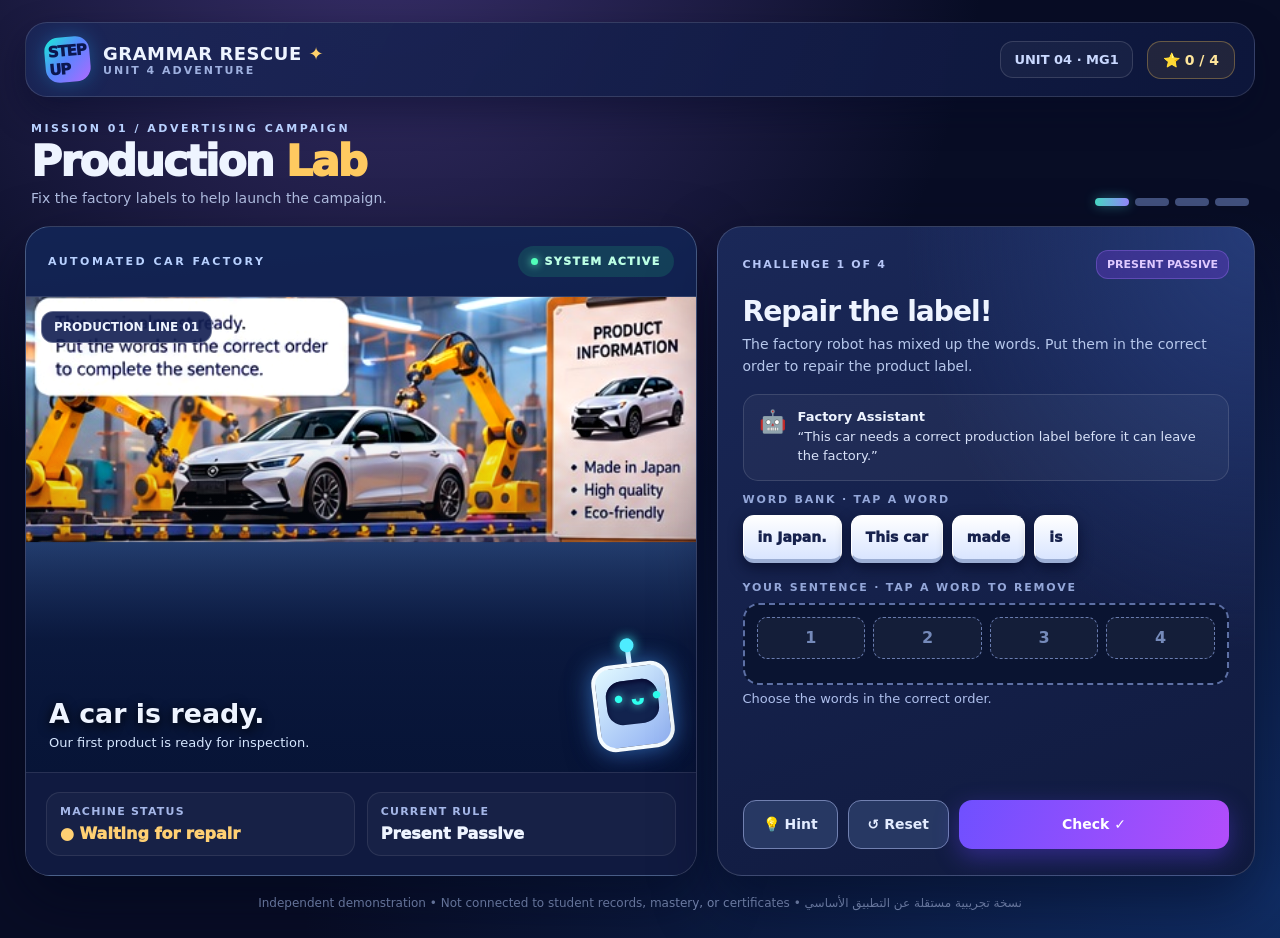
==== games/grammar-rescue/index.html @ 45d7be1b "Fix standalone game script reference" ====
<!doctype html>
<html lang="en">
<head>
<meta charset="UTF-8"><meta name="viewport" content="width=device-width,initial-scale=1,viewport-fit=cover">
<title>STEP UP • Grammar Rescue — Unit 4 Adventure</title>
<link rel="stylesheet" href="style.css?v=1">
</head>
<body>
<div class="app">
  <header class="topbar">
    <div class="brand"><div class="emblem">STEP<br>UP</div><div><div class="brand-title">GRAMMAR RESCUE <span style="color:#ffd16b">✦</span></div><div class="brand-small">UNIT 4 ADVENTURE</div></div></div>
    <div class="top-right"><span class="unit-chip">UNIT 04 · MG1</span><span class="score-chip" id="starCounter">⭐ 0 / 4</span></div>
  </header>
  <div class="page-head"><div><div class="eyebrow">MISSION 01 / ADVERTISING CAMPAIGN</div><h1>Production <span>Lab</span></h1><p>Fix the factory labels to help launch the campaign.</p></div><div class="level-numbers" id="steps" aria-label="Progress"></div></div>
  <main class="mission-layout">
    <section class="factory card" aria-label="Animated factory environment">
      <header class="factory-header"><span class="eyebrow" id="plantStatus">AUTOMATED CAR FACTORY</span><span class="live-chip">SYSTEM ACTIVE</span></header>
      <div class="factory-art" id="factoryArt"><div class="machine-number" id="factoryMarker">PRODUCTION LINE 01</div><div class="particle-glow"></div><div class="scene-caption"><h2 id="sceneTitle">A car is ready.</h2><p id="sceneDesc">But its production label needs a grammar check.</p></div><div class="robot" aria-hidden="true"><span class="robot-antenna"></span></div><div class="confetti" id="confetti"></div></div>
      <div class="factory-foot"><div class="statusbox"><div class="lab">MACHINE STATUS</div><div class="value orange" id="machineStatus">● Waiting for repair</div></div><div class="statusbox"><div class="lab">CURRENT RULE</div><div class="value" id="tenseName">Present Passive</div></div></div>
    </section>
    <section class="challenge card" aria-label="Interactive grammar challenge">
      <div class="challenge-top"><span class="round-label" id="roundLabel">CHALLENGE 1 OF 4</span><span class="round-status" id="difficulty">PRESENT PASSIVE</span></div>
      <h2 id="questTitle">Repair the label!</h2><p class="intro" id="questIntro">The factory robot has mixed up the words. Put them in the correct order to repair the product label.</p>
      <div class="brief"><span class="speaker">🤖</span><div><strong>Factory Assistant</strong><p id="robotMessage">“Please help me! This car needs a correct production label before it can leave the factory.”</p></div></div>
      <div class="micro wordbank-label">WORD BANK · TAP A WORD</div>
      <div class="word-bank" id="wordBank" aria-label="Available words"><button type="button" class="word" data-pick="0">in Japan.</button><button type="button" class="word" data-pick="1">This car</button><button type="button" class="word" data-pick="2">made</button><button type="button" class="word" data-pick="3">is</button></div>
      <div class="micro builder-label">YOUR SENTENCE · TAP A WORD TO REMOVE</div>
      <div id="answerRow" class="answer-row" aria-label="Sentence builder"><span class="slot">1</span><span class="slot">2</span><span class="slot">3</span><span class="slot">4</span></div>
      <p class="hintnote" id="hintNote" hidden></p><div class="status" id="feedback" role="status" aria-live="polite">Choose the words in the correct order.</div>
      <div class="result-box" id="resultBox"><strong>✓ Grammar approved — product released!</strong><span id="explanation"></span></div>
      <div class="actions"><button class="btn secondary" id="hintBtn">💡 Hint</button><button class="btn secondary" id="resetBtn">↺ Reset</button><button class="btn primary" id="checkBtn">Check ✓</button><button class="btn next" id="nextBtn" hidden>Next mission →</button></div>
    </section>
  </main>
  <p class="footnote">Independent demonstration • Not connected to student records, mastery, or certificates • <span dir="rtl">نسخة تجريبية مستقلة عن التطبيق الأساسي</span></p>


<section id="gr-stage" aria-label="Grammar Rescue interactive mission">
<div class="page-head"><div><div class="eyebrow" id="gr-chapter-label">MISSION 02 / ADVERTISING CAMPAIGN</div><h1 id="gr-heading">Product <span>Showroom</span></h1><p id="gr-subhead">Choose the right products and rescue the campaign.</p></div><button type="button" class="btn secondary" id="gr-map-button">🗺️ Mission Map</button></div>
<div class="gr-layout">
 <section class="gr-scene" id="gr-scene" style="--gr-art:var(--showroom-art)" aria-label="Game scene">
   <div class="gr-scene-top"><span id="gr-scene-label">PRODUCT SHOWROOM</span><span class="gr-onair" id="gr-onair">SHOP OPEN</span></div>
   <div class="gr-scene-center"><div class="gr-icon" id="gr-scene-emoji">📱</div><h3 id="gr-scene-title">Welcome to the showroom!</h3><p id="gr-scene-desc">Help customers choose the best products.</p></div>
   <div class="gr-scene-foot"><span class="gr-score" id="gr-progress-count">0 / 4 completed</span><div class="gr-progress-track"><div class="gr-progress-fill" id="gr-progress-fill"></div></div></div>
 </section>
 <section class="gr-panel" id="gr-panel" aria-label="Interactive game challenge">
 <div class="gr-chipline"><span class="gr-questnum" id="gr-question-count">CHALLENGE 1 OF 4</span><span class="gr-chip" id="gr-topic">COMPARATIVE</span></div>
 <h2 id="gr-quest-title">Choose the product</h2><p class="gr-instruction" id="gr-quest-instruction">Select the correct item in the scene.</p>
 <div class="gr-dialog"><div class="gr-avatar" id="gr-avatar">👩🏻‍💼</div><div id="gr-customer-message">Welcome! Can you help me?</div></div>
 <div id="gr-choices" class="gr-pick-grid" aria-label="Choices"></div>
 <div id="gr-builder" hidden><p class="micro">WORD BANK · TAP THE WORDS IN ORDER</p><div class="gr-bank" id="gr-bank"></div><p class="micro">YOUR SENTENCE · TAP TO REMOVE</p><div class="gr-answer-row" id="gr-answer"></div></div>
 <div id="gr-feedback" class="gr-note" role="status" aria-live="polite">Select your answer to continue.</div>
 <div id="gr-reward" class="gr-reward" role="status"></div>
 <div class="gr-controls"><button type="button" class="gr-btn gray" id="gr-hint">💡 Hint</button><button type="button" class="gr-btn gray" id="gr-reset" hidden>↻ Reset</button><button type="button" class="gr-btn" id="gr-check" hidden>Check ✓</button><button type="button" class="gr-btn green" id="gr-next" hidden>Next →</button></div>
 </section>
</div>
<p class="footnote">Independent playable prototype · Not connected to student accounts, scores, mastery or certificates <span dir="rtl">· نسخة تجريبية مستقلة</span></p>
</section>
</div>
<div id="gr-map" class="gr-map-overlay" role="dialog" aria-modal="true" aria-label="Grammar Rescue Mission Map">
 <div class="gr-map-card"><button type="button" class="gr-map-close" id="gr-map-close" aria-label="Close map">×</button>
  <div class="gr-map-hero"><div class="gr-map-heading"><div class="tiny">STEP UP · UNIT 4</div><h2>GRAMMAR RESCUE 🗺️</h2><p>Save the advertising campaign. One mission at a time.</p></div></div>
  <div class="gr-map-missions" id="gr-map-missions"></div>
 </div>
</div>
<div id="gr-win" class="gr-win-overlay" role="dialog" aria-modal="true" aria-label="Campaign completed">
 <div class="gr-win-card"><div class="gr-win-illustration"></div><div class="eyebrow">MISSION ACCOMPLISHED</div><h2>🚀 Campaign Launched!</h2><p>You rescued the advertising campaign by applying grammar in real situations.</p><div class="gr-win-stats"><div class="gr-win-stat"><b>4</b>Mission Areas</div><div class="gr-win-stat"><b>18</b>Challenges</div><div class="gr-win-stat"><b>★</b>Grammar Hero</div></div><button class="gr-btn" id="gr-replay">↺ Play Again</button><button class="gr-btn gray" id="gr-win-map" style="margin-left:8px">Mission Map</button><p style="font-size:11px">Game rewards only · No change to STEP UP certificates</p></div>
</div>
<div class="completed" id="completed"><div class="finish-card"><div class="trophy">🏆</div><div class="eyebrow">FACTORY REPAIRED</div><h2>Mission Complete!</h2><p>You fixed all four passive voice production labels. The campaign is one step closer to launch!</p><p style="font-weight:900;color:#ffe58c;font-size:23px">⭐⭐⭐⭐</p><button class="btn primary" id="restartBtn">↺ Play Again</button></div></div>
<script src="game.js?v=1"></script>

</body></html>
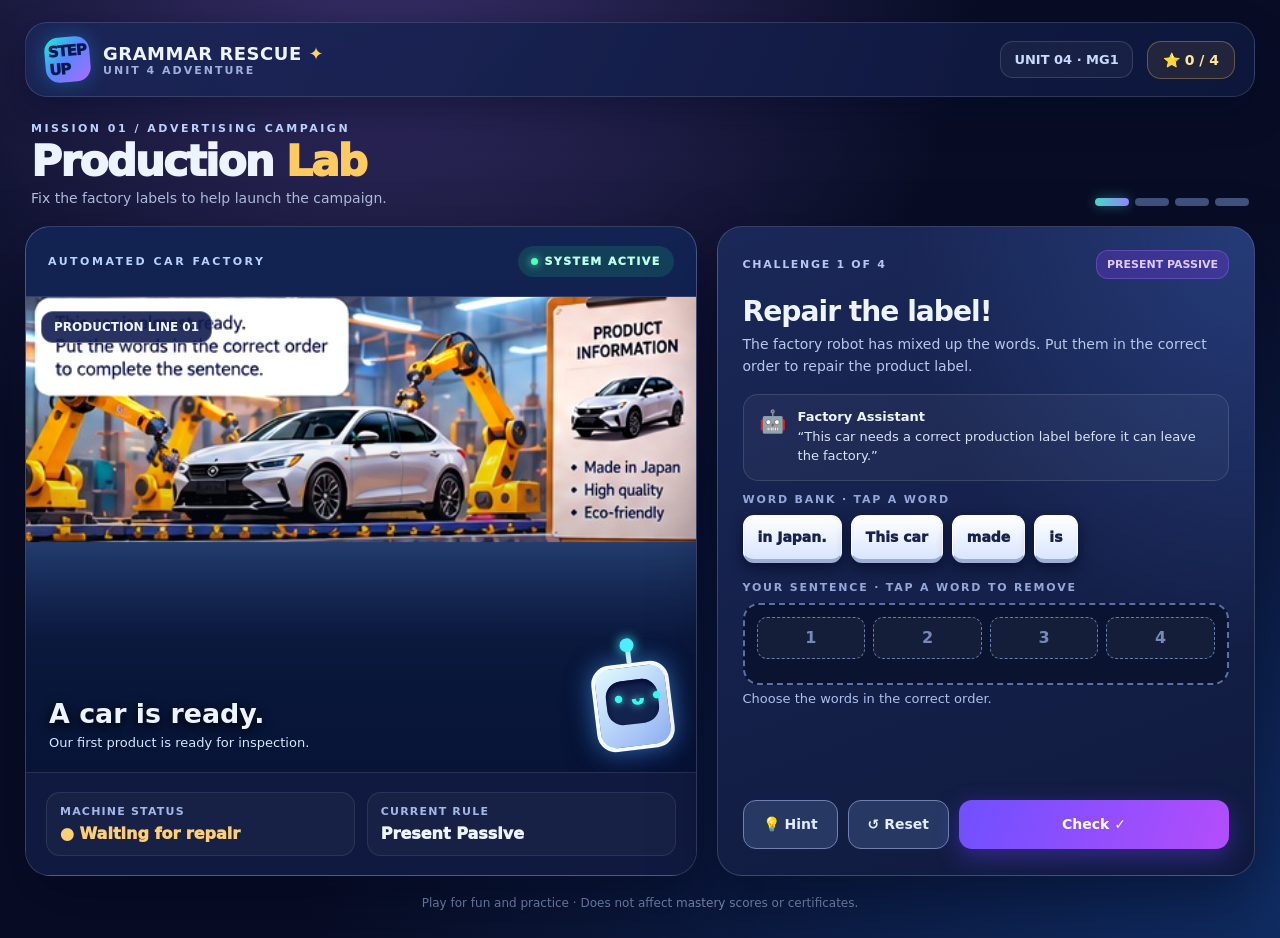
==== commit 2d2ad4ee: "Remove prototype labels from the published Grammar Rescue student game" ====
--- a/games/grammar-rescue/index.html
+++ b/games/grammar-rescue/index.html
@@ -31,7 +31,7 @@
       <div class="actions"><button class="btn secondary" id="hintBtn">💡 Hint</button><button class="btn secondary" id="resetBtn">↺ Reset</button><button class="btn primary" id="checkBtn">Check ✓</button><button class="btn next" id="nextBtn" hidden>Next mission →</button></div>
     </section>
   </main>
-  <p class="footnote">Independent demonstration • Not connected to student records, mastery, or certificates • <span dir="rtl">نسخة تجريبية مستقلة عن التطبيق الأساسي</span></p>
+  <p class="footnote">Play for fun and practice · Does not affect mastery scores or certificates.</p>
 
 
 <section id="gr-stage" aria-label="Grammar Rescue interactive mission">
@@ -53,7 +53,7 @@
  <div class="gr-controls"><button type="button" class="gr-btn gray" id="gr-hint">💡 Hint</button><button type="button" class="gr-btn gray" id="gr-reset" hidden>↻ Reset</button><button type="button" class="gr-btn" id="gr-check" hidden>Check ✓</button><button type="button" class="gr-btn green" id="gr-next" hidden>Next →</button></div>
  </section>
 </div>
-<p class="footnote">Independent playable prototype · Not connected to student accounts, scores, mastery or certificates <span dir="rtl">· نسخة تجريبية مستقلة</span></p>
+<p class="footnote">Game results are separate from STEP UP mastery and certificates.</p>
 </section>
 </div>
 <div id="gr-map" class="gr-map-overlay" role="dialog" aria-modal="true" aria-label="Grammar Rescue Mission Map">
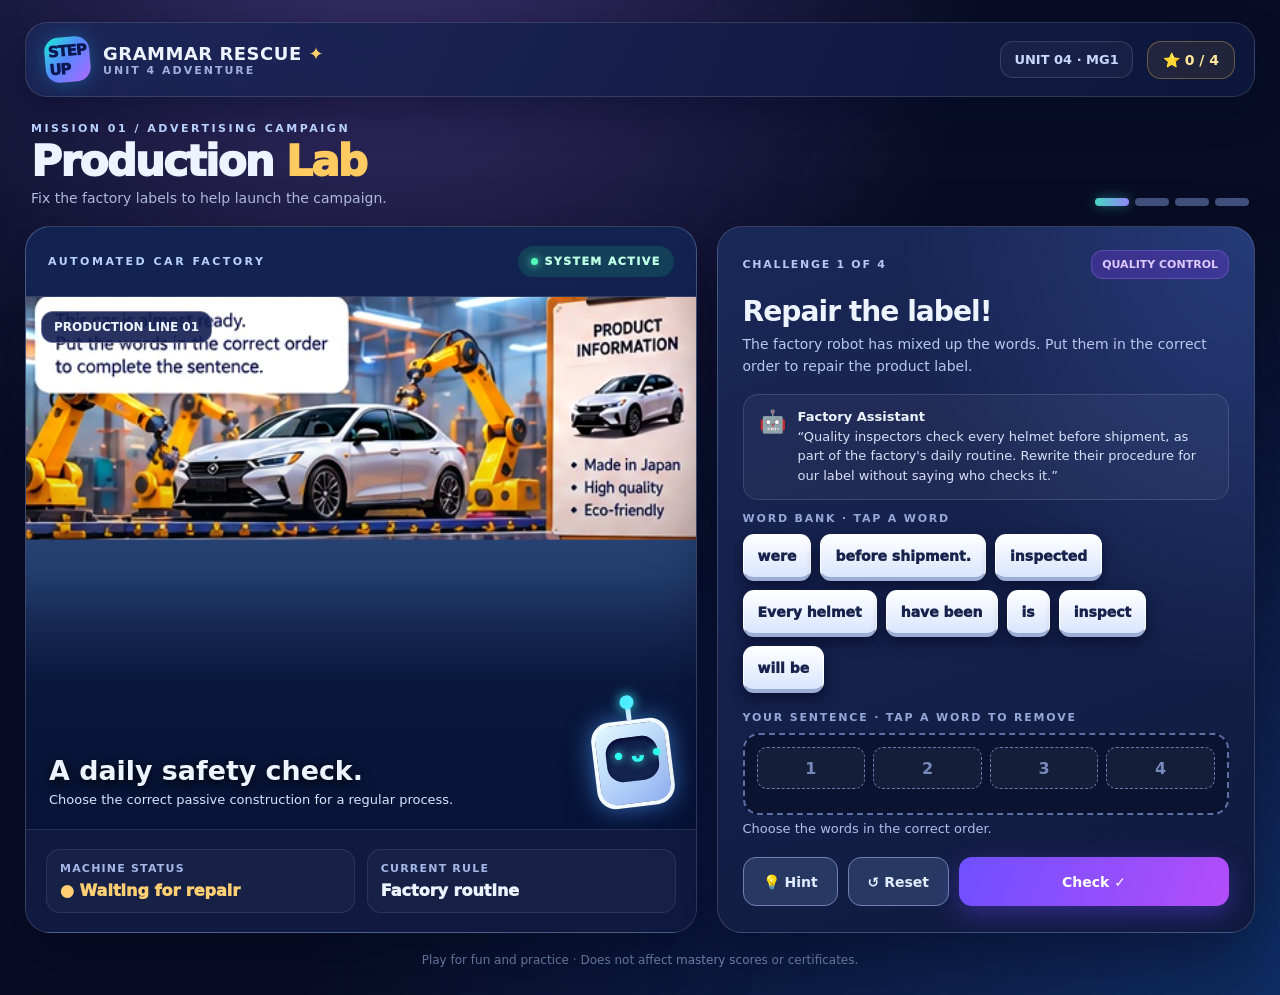
==== commit 9b478c68: "Load updated challenge-mode Grammar Rescue JS and responsive options without stale cache" ====
--- a/games/grammar-rescue/index.html
+++ b/games/grammar-rescue/index.html
@@ -3,7 +3,7 @@
 <head>
 <meta charset="UTF-8"><meta name="viewport" content="width=device-width,initial-scale=1,viewport-fit=cover">
 <title>STEP UP • Grammar Rescue — Unit 4 Adventure</title>
-<link rel="stylesheet" href="style.css?v=1">
+<link rel="stylesheet" href="style.css?v=20261022-challenge-2">
 </head>
 <body>
 <div class="app">
@@ -66,6 +66,6 @@
  <div class="gr-win-card"><div class="gr-win-illustration"></div><div class="eyebrow">MISSION ACCOMPLISHED</div><h2>🚀 Campaign Launched!</h2><p>You rescued the advertising campaign by applying grammar in real situations.</p><div class="gr-win-stats"><div class="gr-win-stat"><b>4</b>Mission Areas</div><div class="gr-win-stat"><b>18</b>Challenges</div><div class="gr-win-stat"><b>★</b>Grammar Hero</div></div><button class="gr-btn" id="gr-replay">↺ Play Again</button><button class="gr-btn gray" id="gr-win-map" style="margin-left:8px">Mission Map</button><p style="font-size:11px">Game rewards only · No change to STEP UP certificates</p></div>
 </div>
 <div class="completed" id="completed"><div class="finish-card"><div class="trophy">🏆</div><div class="eyebrow">FACTORY REPAIRED</div><h2>Mission Complete!</h2><p>You fixed all four passive voice production labels. The campaign is one step closer to launch!</p><p style="font-weight:900;color:#ffe58c;font-size:23px">⭐⭐⭐⭐</p><button class="btn primary" id="restartBtn">↺ Play Again</button></div></div>
-<script src="game.js?v=1"></script>
+<script src="game.js?v=20261022-challenge-2"></script>
 
 </body></html>
--- a/games/grammar-rescue/style.css
+++ b/games/grammar-rescue/style.css
@@ -147,3 +147,11 @@
 .gr-scene-center .gr-icon{font-size:36px}.gr-scene-center h3{font-size:26px}.gr-scene-center p{font-size:13px}
 @media(max-width:950px){.gr-layout{grid-template-columns:1fr}.gr-scene{min-height:300px}.gr-scene-center{bottom:63px}.gr-scene-foot{padding:11px}.gr-map-hero{height:220px}}
 @media(max-width:580px){.gr-layout{gap:9px}.gr-scene{min-height:158px;border-radius:15px}.gr-scene-top{padding:7px 11px;font-size:9px}.gr-scene-top .gr-onair{font-size:8px;padding:5px 6px}.gr-scene-center{left:12px;right:12px;top:44px;bottom:auto;min-height:0;padding:7px 10px;border-radius:9px;max-height:82px;overflow:hidden;background:#081a48dc}.gr-scene-center .gr-icon{font-size:24px}.gr-scene-center h3{font-size:17px;margin:2px 0}.gr-scene-center p{font-size:10px;line-height:1.2}.gr-scene-foot{padding:8px}.gr-score{font-size:9px}.gr-panel{padding:14px 12px;border-radius:16px}.gr-chipline{margin-bottom:8px}.gr-chip{padding:4px 8px;font-size:9px}.gr-questnum{font-size:9px}.gr-panel h2{font-size:22px;margin:3px 0 5px}.gr-instruction{font-size:12px;margin:0 0 8px}.gr-dialog{padding:9px 10px;font-size:12px;margin:8px 0 12px;border-radius:11px}.gr-avatar{font-size:15px;padding:5px}.gr-pick-grid{gap:6px}.gr-pick{min-height:105px;border-radius:11px;padding:7px 3px;gap:5px}.gr-emoji{font-size:31px}.gr-product-name{font-size:11px}.gr-product-note{font-size:10px}.gr-infotag{font-size:10px;padding:4px}.gr-controls{gap:6px;margin-top:10px}.gr-btn{font-size:12px;padding:10px;min-height:43px}.gr-note{font-size:11px;padding:9px;margin:8px 0}.gr-word{padding:9px 10px;font-size:12px;min-height:37px}.gr-map-overlay{padding:8px}.gr-map-hero{height:170px}.gr-map-heading{top:15px;left:13px}.gr-map-heading h2{font-size:23px}.gr-map-heading p{font-size:11px;max-width:280px}.gr-map-missions{grid-template-columns:repeat(2,1fr);padding:10px;gap:8px}.gr-map-item{min-height:117px;padding:9px}.gr-map-item .number{font-size:19px}.gr-map-item b{font-size:12px}.gr-win-card h2{font-size:27px}.gr-win-illustration{height:140px}}
+
+/* Evidence-based long answers must remain readable on phone and projector. */
+.gr-pick-grid.reading-choices{grid-template-columns:minmax(0,1fr);gap:12px}
+.gr-pick-grid.reading-choices .gr-pick{display:flex;flex-direction:row;flex-wrap:wrap;align-items:center;justify-content:flex-start;gap:9px 12px;min-height:70px;padding:12px 15px;text-align:left;box-shadow:0 4px 0 #131d43}
+.gr-pick-grid.reading-choices .gr-emoji{font-size:27px;flex:0 0 31px}
+.gr-pick-grid.reading-choices .gr-product-name{flex:1 1 220px;min-width:0;text-align:left;font-size:15px;font-weight:900;line-height:1.5}
+.gr-pick-grid.reading-choices .gr-product-note{flex:0 0 auto;max-width:130px;text-align:left}
+@media(max-width:580px){.gr-pick-grid.reading-choices .gr-pick{padding:13px;gap:7px 10px;min-height:66px}.gr-pick-grid.reading-choices .gr-product-name{flex-basis:200px;font-size:14px}.gr-pick-grid.reading-choices .gr-product-note{margin-left:40px}}
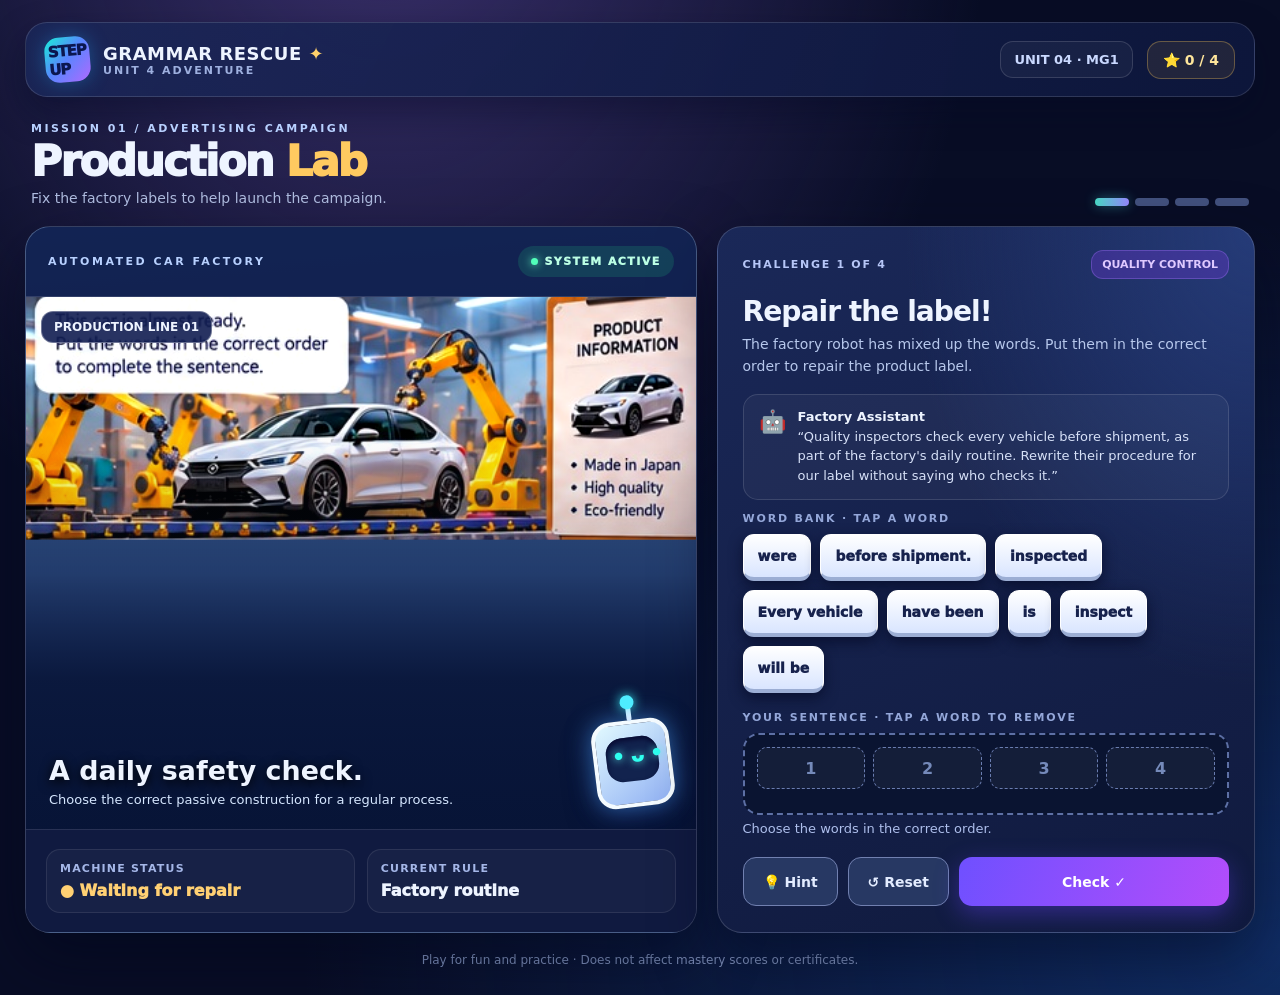
==== commit d15a32d3: "Pre-render improved factory question and refresh advanced game assets" ====
--- a/games/grammar-rescue/index.html
+++ b/games/grammar-rescue/index.html
@@ -3,7 +3,7 @@
 <head>
 <meta charset="UTF-8"><meta name="viewport" content="width=device-width,initial-scale=1,viewport-fit=cover">
 <title>STEP UP • Grammar Rescue — Unit 4 Adventure</title>
-<link rel="stylesheet" href="style.css?v=20261022-challenge-2">
+<link rel="stylesheet" href="style.css?v=20261022-challenge-3">
 </head>
 <body>
 <div class="app">
@@ -15,15 +15,15 @@
   <main class="mission-layout">
     <section class="factory card" aria-label="Animated factory environment">
       <header class="factory-header"><span class="eyebrow" id="plantStatus">AUTOMATED CAR FACTORY</span><span class="live-chip">SYSTEM ACTIVE</span></header>
-      <div class="factory-art" id="factoryArt"><div class="machine-number" id="factoryMarker">PRODUCTION LINE 01</div><div class="particle-glow"></div><div class="scene-caption"><h2 id="sceneTitle">A car is ready.</h2><p id="sceneDesc">But its production label needs a grammar check.</p></div><div class="robot" aria-hidden="true"><span class="robot-antenna"></span></div><div class="confetti" id="confetti"></div></div>
-      <div class="factory-foot"><div class="statusbox"><div class="lab">MACHINE STATUS</div><div class="value orange" id="machineStatus">● Waiting for repair</div></div><div class="statusbox"><div class="lab">CURRENT RULE</div><div class="value" id="tenseName">Present Passive</div></div></div>
+      <div class="factory-art" id="factoryArt"><div class="machine-number" id="factoryMarker">PRODUCTION LINE 01</div><div class="particle-glow"></div><div class="scene-caption"><h2 id="sceneTitle">A daily safety check.</h2><p id="sceneDesc">Choose the correct passive construction for a regular process.</p></div><div class="robot" aria-hidden="true"><span class="robot-antenna"></span></div><div class="confetti" id="confetti"></div></div>
+      <div class="factory-foot"><div class="statusbox"><div class="lab">MACHINE STATUS</div><div class="value orange" id="machineStatus">● Waiting for repair</div></div><div class="statusbox"><div class="lab">CURRENT RULE</div><div class="value" id="tenseName">Factory routine</div></div></div>
     </section>
     <section class="challenge card" aria-label="Interactive grammar challenge">
-      <div class="challenge-top"><span class="round-label" id="roundLabel">CHALLENGE 1 OF 4</span><span class="round-status" id="difficulty">PRESENT PASSIVE</span></div>
+      <div class="challenge-top"><span class="round-label" id="roundLabel">CHALLENGE 1 OF 4</span><span class="round-status" id="difficulty">QUALITY CONTROL</span></div>
       <h2 id="questTitle">Repair the label!</h2><p class="intro" id="questIntro">The factory robot has mixed up the words. Put them in the correct order to repair the product label.</p>
-      <div class="brief"><span class="speaker">🤖</span><div><strong>Factory Assistant</strong><p id="robotMessage">“Please help me! This car needs a correct production label before it can leave the factory.”</p></div></div>
+      <div class="brief"><span class="speaker">🤖</span><div><strong>Factory Assistant</strong><p id="robotMessage">“Quality inspectors check every vehicle before shipment, as part of the factory's daily routine. Rewrite their procedure for our label without saying who checks it.”</p></div></div>
       <div class="micro wordbank-label">WORD BANK · TAP A WORD</div>
-      <div class="word-bank" id="wordBank" aria-label="Available words"><button type="button" class="word" data-pick="0">in Japan.</button><button type="button" class="word" data-pick="1">This car</button><button type="button" class="word" data-pick="2">made</button><button type="button" class="word" data-pick="3">is</button></div>
+      <div class="word-bank" id="wordBank" aria-label="Available words"><button type="button" class="word" data-pick="0">were</button><button type="button" class="word" data-pick="1">before shipment.</button><button type="button" class="word" data-pick="2">inspected</button><button type="button" class="word" data-pick="3">Every vehicle</button><button type="button" class="word" data-pick="4">have been</button><button type="button" class="word" data-pick="5">is</button><button type="button" class="word" data-pick="6">inspect</button><button type="button" class="word" data-pick="7">will be</button></div>
       <div class="micro builder-label">YOUR SENTENCE · TAP A WORD TO REMOVE</div>
       <div id="answerRow" class="answer-row" aria-label="Sentence builder"><span class="slot">1</span><span class="slot">2</span><span class="slot">3</span><span class="slot">4</span></div>
       <p class="hintnote" id="hintNote" hidden></p><div class="status" id="feedback" role="status" aria-live="polite">Choose the words in the correct order.</div>
@@ -66,6 +66,6 @@
  <div class="gr-win-card"><div class="gr-win-illustration"></div><div class="eyebrow">MISSION ACCOMPLISHED</div><h2>🚀 Campaign Launched!</h2><p>You rescued the advertising campaign by applying grammar in real situations.</p><div class="gr-win-stats"><div class="gr-win-stat"><b>4</b>Mission Areas</div><div class="gr-win-stat"><b>18</b>Challenges</div><div class="gr-win-stat"><b>★</b>Grammar Hero</div></div><button class="gr-btn" id="gr-replay">↺ Play Again</button><button class="gr-btn gray" id="gr-win-map" style="margin-left:8px">Mission Map</button><p style="font-size:11px">Game rewards only · No change to STEP UP certificates</p></div>
 </div>
 <div class="completed" id="completed"><div class="finish-card"><div class="trophy">🏆</div><div class="eyebrow">FACTORY REPAIRED</div><h2>Mission Complete!</h2><p>You fixed all four passive voice production labels. The campaign is one step closer to launch!</p><p style="font-weight:900;color:#ffe58c;font-size:23px">⭐⭐⭐⭐</p><button class="btn primary" id="restartBtn">↺ Play Again</button></div></div>
-<script src="game.js?v=20261022-challenge-2"></script>
+<script src="game.js?v=20261022-challenge-3"></script>
 
 </body></html>
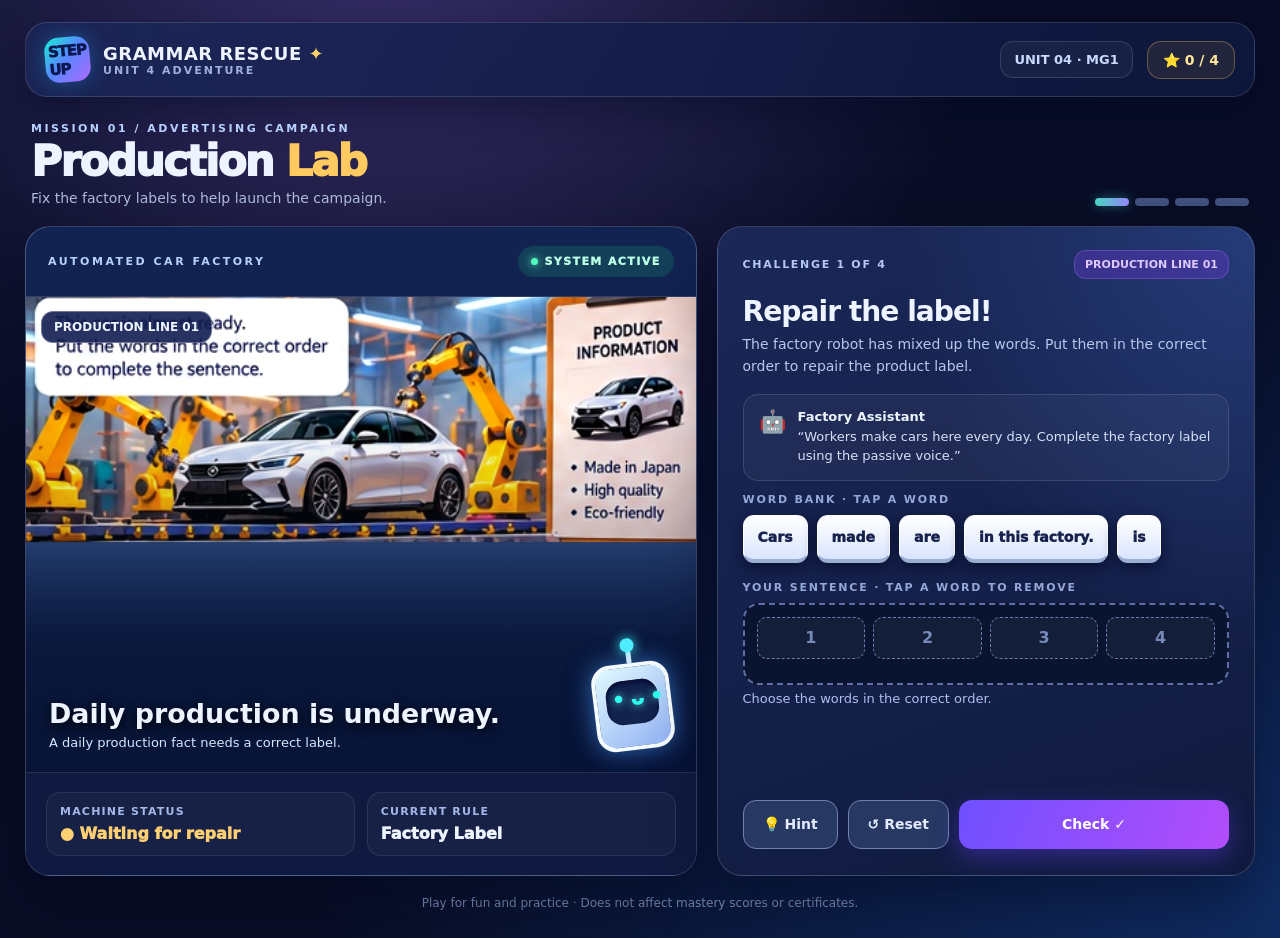
==== commit 125d02f0: "Refresh Grammar Rescue cache to balanced challenge set" ====
--- a/games/grammar-rescue/index.html
+++ b/games/grammar-rescue/index.html
@@ -66,6 +66,6 @@
  <div class="gr-win-card"><div class="gr-win-illustration"></div><div class="eyebrow">MISSION ACCOMPLISHED</div><h2>🚀 Campaign Launched!</h2><p>You rescued the advertising campaign by applying grammar in real situations.</p><div class="gr-win-stats"><div class="gr-win-stat"><b>4</b>Mission Areas</div><div class="gr-win-stat"><b>18</b>Challenges</div><div class="gr-win-stat"><b>★</b>Grammar Hero</div></div><button class="gr-btn" id="gr-replay">↺ Play Again</button><button class="gr-btn gray" id="gr-win-map" style="margin-left:8px">Mission Map</button><p style="font-size:11px">Game rewards only · No change to STEP UP certificates</p></div>
 </div>
 <div class="completed" id="completed"><div class="finish-card"><div class="trophy">🏆</div><div class="eyebrow">FACTORY REPAIRED</div><h2>Mission Complete!</h2><p>You fixed all four passive voice production labels. The campaign is one step closer to launch!</p><p style="font-weight:900;color:#ffe58c;font-size:23px">⭐⭐⭐⭐</p><button class="btn primary" id="restartBtn">↺ Play Again</button></div></div>
-<script src="game.js?v=20261022-challenge-3"></script>
+<script src="game.js?v=20261023-balanced-1"></script>
 
 </body></html>
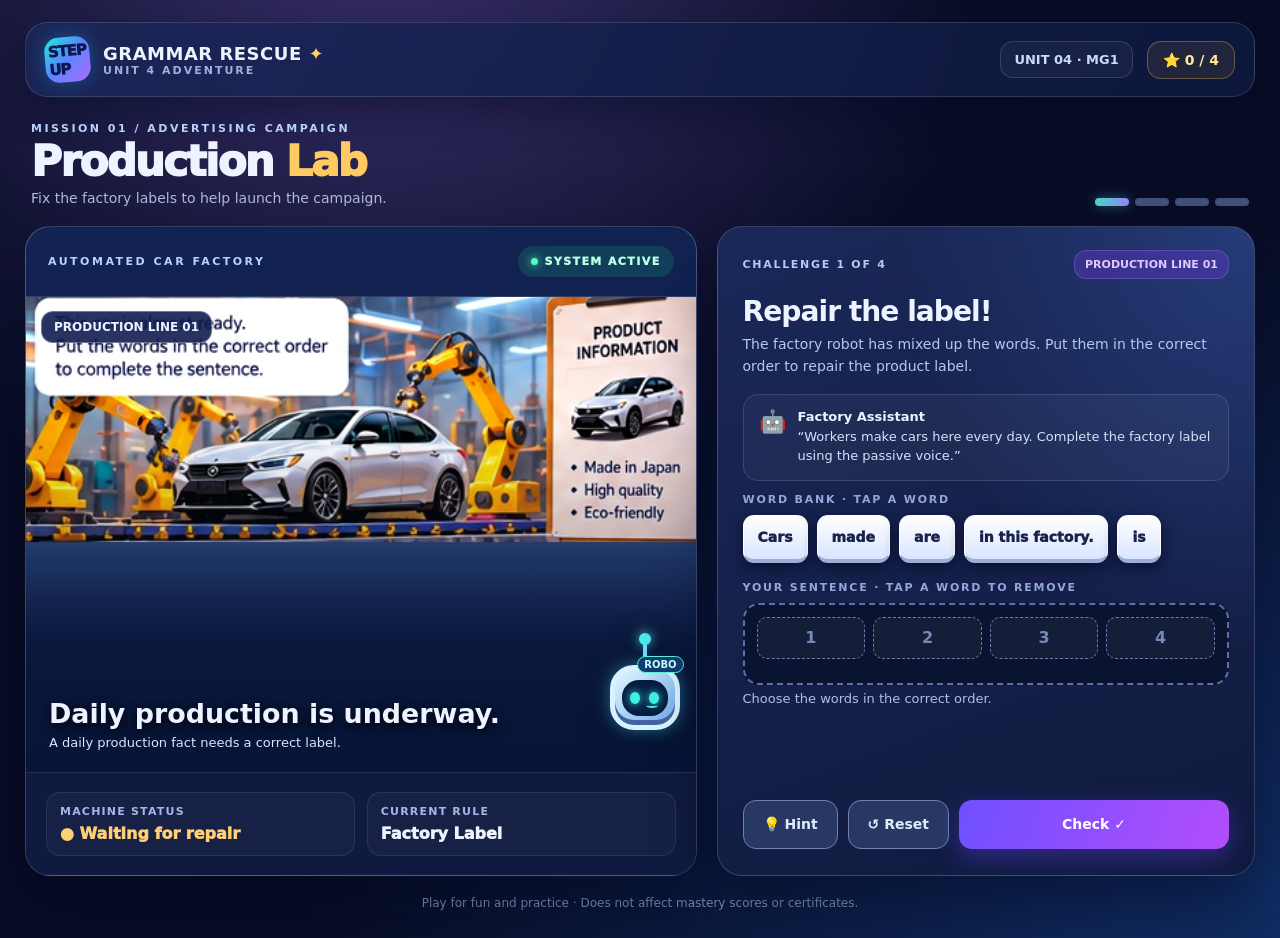
==== commit d67b616c: "Enable Robo mission assistant in Grammar Rescue" ====
--- a/games/grammar-rescue/index.html
+++ b/games/grammar-rescue/index.html
@@ -15,15 +15,15 @@
   <main class="mission-layout">
     <section class="factory card" aria-label="Animated factory environment">
       <header class="factory-header"><span class="eyebrow" id="plantStatus">AUTOMATED CAR FACTORY</span><span class="live-chip">SYSTEM ACTIVE</span></header>
-      <div class="factory-art" id="factoryArt"><div class="machine-number" id="factoryMarker">PRODUCTION LINE 01</div><div class="particle-glow"></div><div class="scene-caption"><h2 id="sceneTitle">A daily safety check.</h2><p id="sceneDesc">Choose the correct passive construction for a regular process.</p></div><div class="robot" aria-hidden="true"><span class="robot-antenna"></span></div><div class="confetti" id="confetti"></div></div>
-      <div class="factory-foot"><div class="statusbox"><div class="lab">MACHINE STATUS</div><div class="value orange" id="machineStatus">● Waiting for repair</div></div><div class="statusbox"><div class="lab">CURRENT RULE</div><div class="value" id="tenseName">Factory routine</div></div></div>
+      <div class="factory-art" id="factoryArt"><div class="machine-number" id="factoryMarker">PRODUCTION LINE 01</div><div class="particle-glow"></div><div class="scene-caption"><h2 id="sceneTitle">Daily production is underway.</h2><p id="sceneDesc">A daily production fact needs a correct label.</p></div><div class="robot" aria-hidden="true"><span class="robot-antenna"></span></div><div class="confetti" id="confetti"></div></div>
+      <div class="factory-foot"><div class="statusbox"><div class="lab">MACHINE STATUS</div><div class="value orange" id="machineStatus">● Waiting for repair</div></div><div class="statusbox"><div class="lab">CURRENT RULE</div><div class="value" id="tenseName">Factory Label</div></div></div>
     </section>
     <section class="challenge card" aria-label="Interactive grammar challenge">
-      <div class="challenge-top"><span class="round-label" id="roundLabel">CHALLENGE 1 OF 4</span><span class="round-status" id="difficulty">QUALITY CONTROL</span></div>
+      <div class="challenge-top"><span class="round-label" id="roundLabel">CHALLENGE 1 OF 4</span><span class="round-status" id="difficulty">PRODUCTION LINE 01</span></div>
       <h2 id="questTitle">Repair the label!</h2><p class="intro" id="questIntro">The factory robot has mixed up the words. Put them in the correct order to repair the product label.</p>
-      <div class="brief"><span class="speaker">🤖</span><div><strong>Factory Assistant</strong><p id="robotMessage">“Quality inspectors check every vehicle before shipment, as part of the factory's daily routine. Rewrite their procedure for our label without saying who checks it.”</p></div></div>
+      <div class="brief"><span class="speaker">🤖</span><div><strong>Factory Assistant</strong><p id="robotMessage">“Workers make cars here every day. Complete the factory label using the passive voice.”</p></div></div>
       <div class="micro wordbank-label">WORD BANK · TAP A WORD</div>
-      <div class="word-bank" id="wordBank" aria-label="Available words"><button type="button" class="word" data-pick="0">were</button><button type="button" class="word" data-pick="1">before shipment.</button><button type="button" class="word" data-pick="2">inspected</button><button type="button" class="word" data-pick="3">Every vehicle</button><button type="button" class="word" data-pick="4">have been</button><button type="button" class="word" data-pick="5">is</button><button type="button" class="word" data-pick="6">inspect</button><button type="button" class="word" data-pick="7">will be</button></div>
+      <div class="word-bank" id="wordBank" aria-label="Available words"><button type="button" class="word" data-pick="0">Cars</button><button type="button" class="word" data-pick="1">made</button><button type="button" class="word" data-pick="2">are</button><button type="button" class="word" data-pick="3">in this factory.</button><button type="button" class="word" data-pick="4">is</button></div>
       <div class="micro builder-label">YOUR SENTENCE · TAP A WORD TO REMOVE</div>
       <div id="answerRow" class="answer-row" aria-label="Sentence builder"><span class="slot">1</span><span class="slot">2</span><span class="slot">3</span><span class="slot">4</span></div>
       <p class="hintnote" id="hintNote" hidden></p><div class="status" id="feedback" role="status" aria-live="polite">Choose the words in the correct order.</div>
@@ -66,6 +66,7 @@
  <div class="gr-win-card"><div class="gr-win-illustration"></div><div class="eyebrow">MISSION ACCOMPLISHED</div><h2>🚀 Campaign Launched!</h2><p>You rescued the advertising campaign by applying grammar in real situations.</p><div class="gr-win-stats"><div class="gr-win-stat"><b>4</b>Mission Areas</div><div class="gr-win-stat"><b>18</b>Challenges</div><div class="gr-win-stat"><b>★</b>Grammar Hero</div></div><button class="gr-btn" id="gr-replay">↺ Play Again</button><button class="gr-btn gray" id="gr-win-map" style="margin-left:8px">Mission Map</button><p style="font-size:11px">Game rewards only · No change to STEP UP certificates</p></div>
 </div>
 <div class="completed" id="completed"><div class="finish-card"><div class="trophy">🏆</div><div class="eyebrow">FACTORY REPAIRED</div><h2>Mission Complete!</h2><p>You fixed all four passive voice production labels. The campaign is one step closer to launch!</p><p style="font-weight:900;color:#ffe58c;font-size:23px">⭐⭐⭐⭐</p><button class="btn primary" id="restartBtn">↺ Play Again</button></div></div>
-<script src="game.js?v=20261023-balanced-1"></script>
+<script src="game.js?v=20261023-duels-1"></script>
+<script src="robo-guide.js?v=20261026-1"></script>
 
 </body></html>
